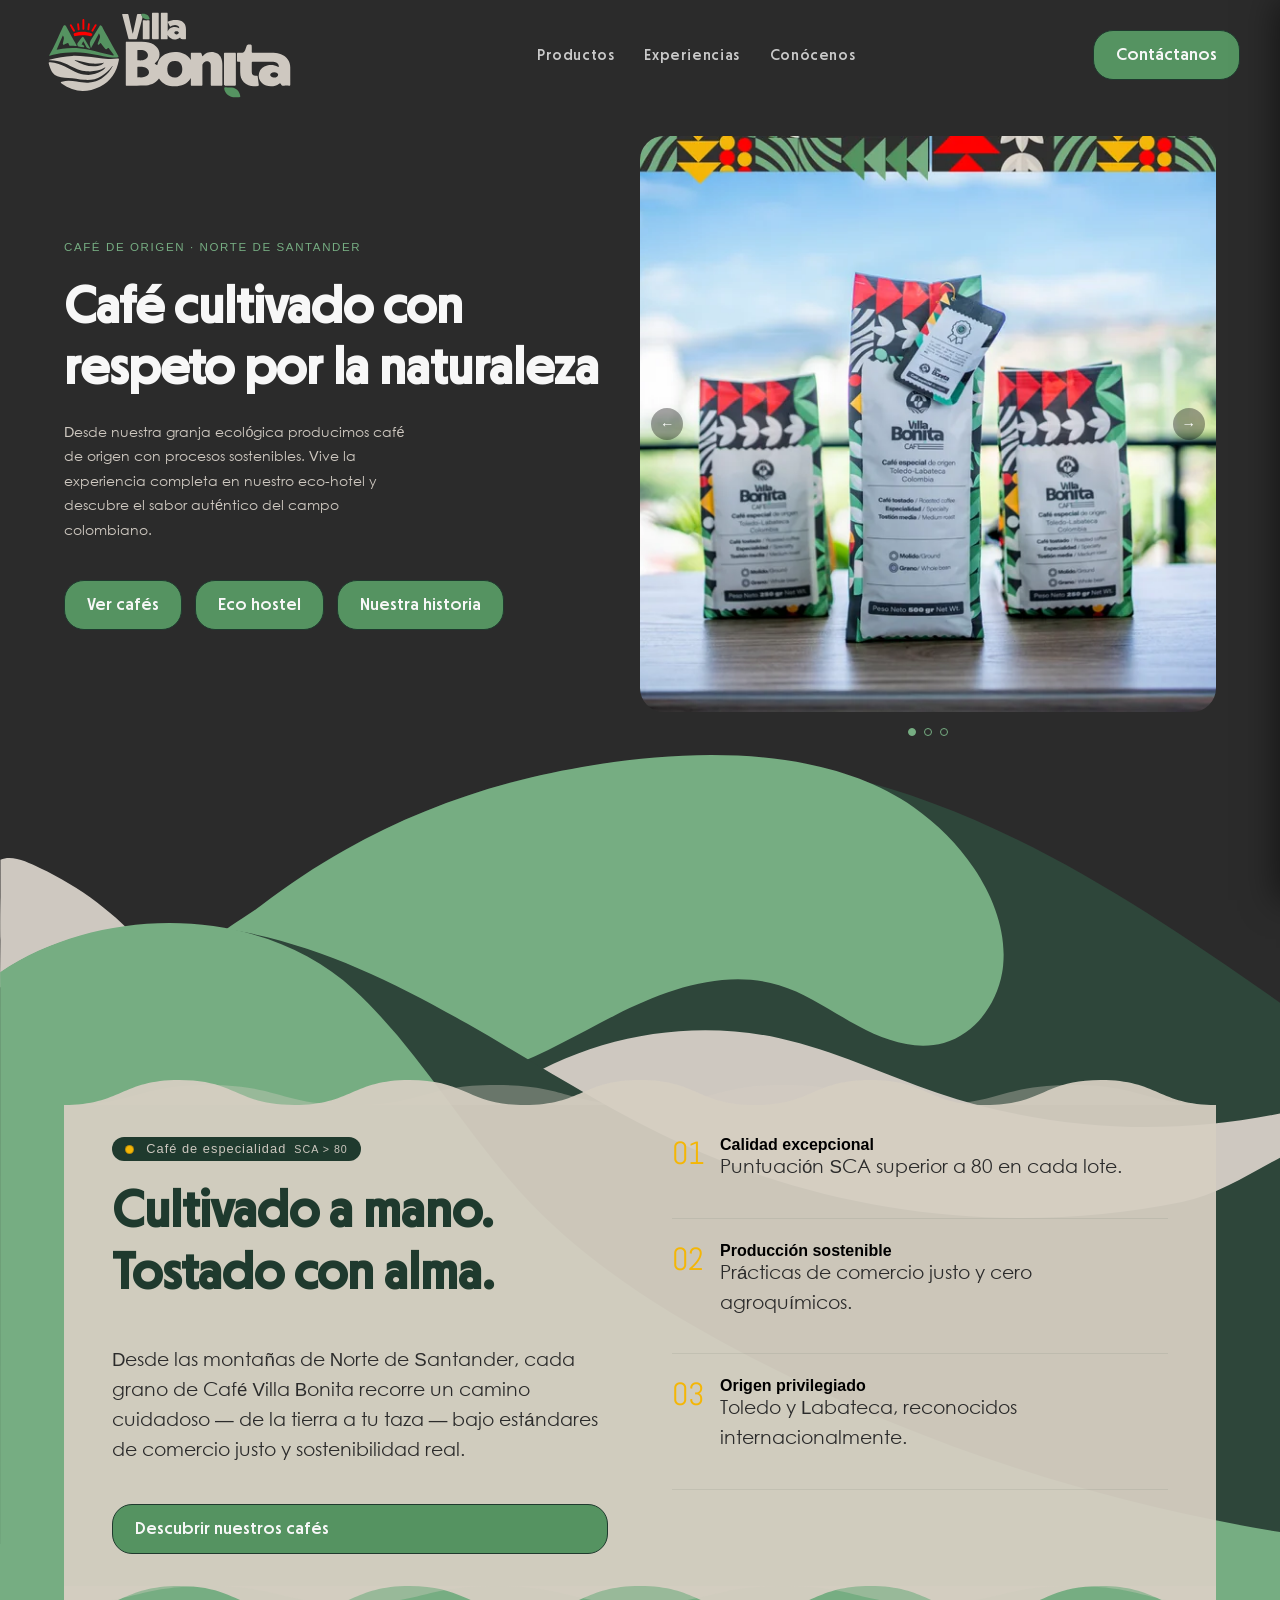
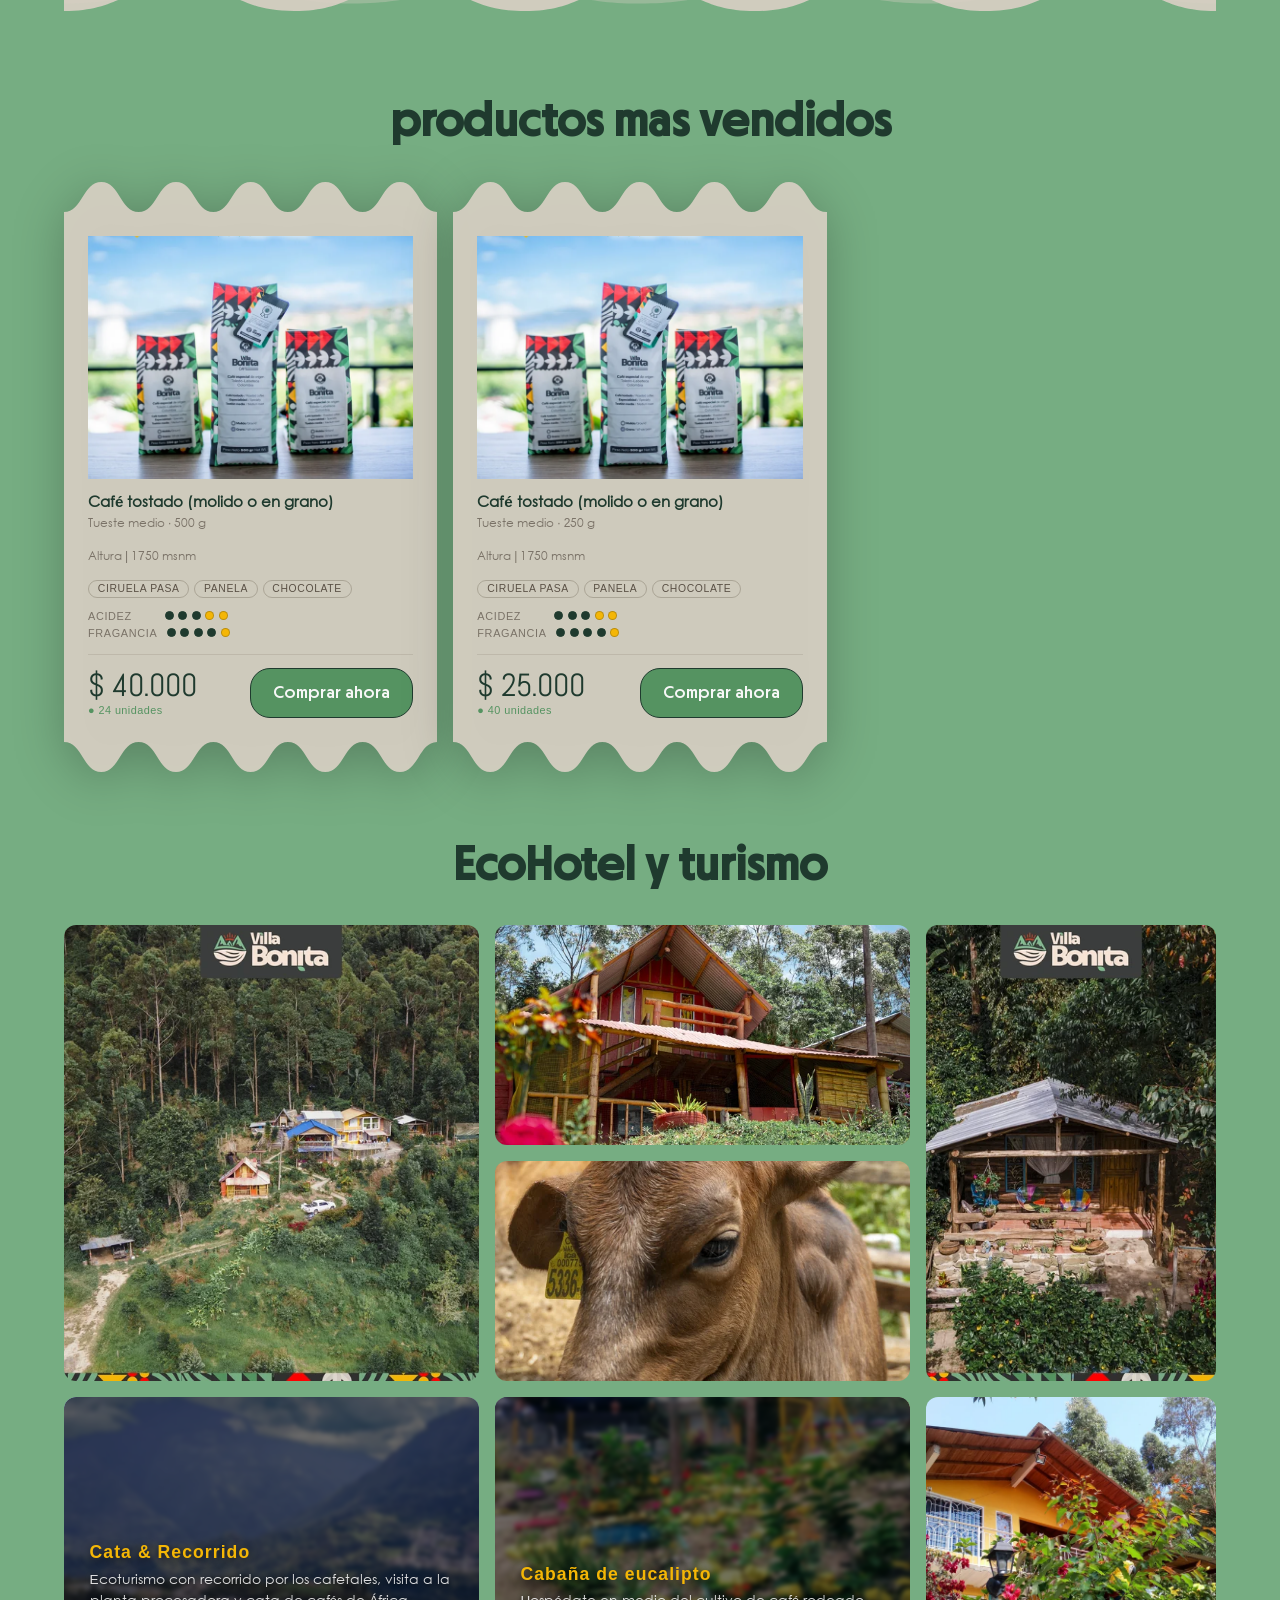
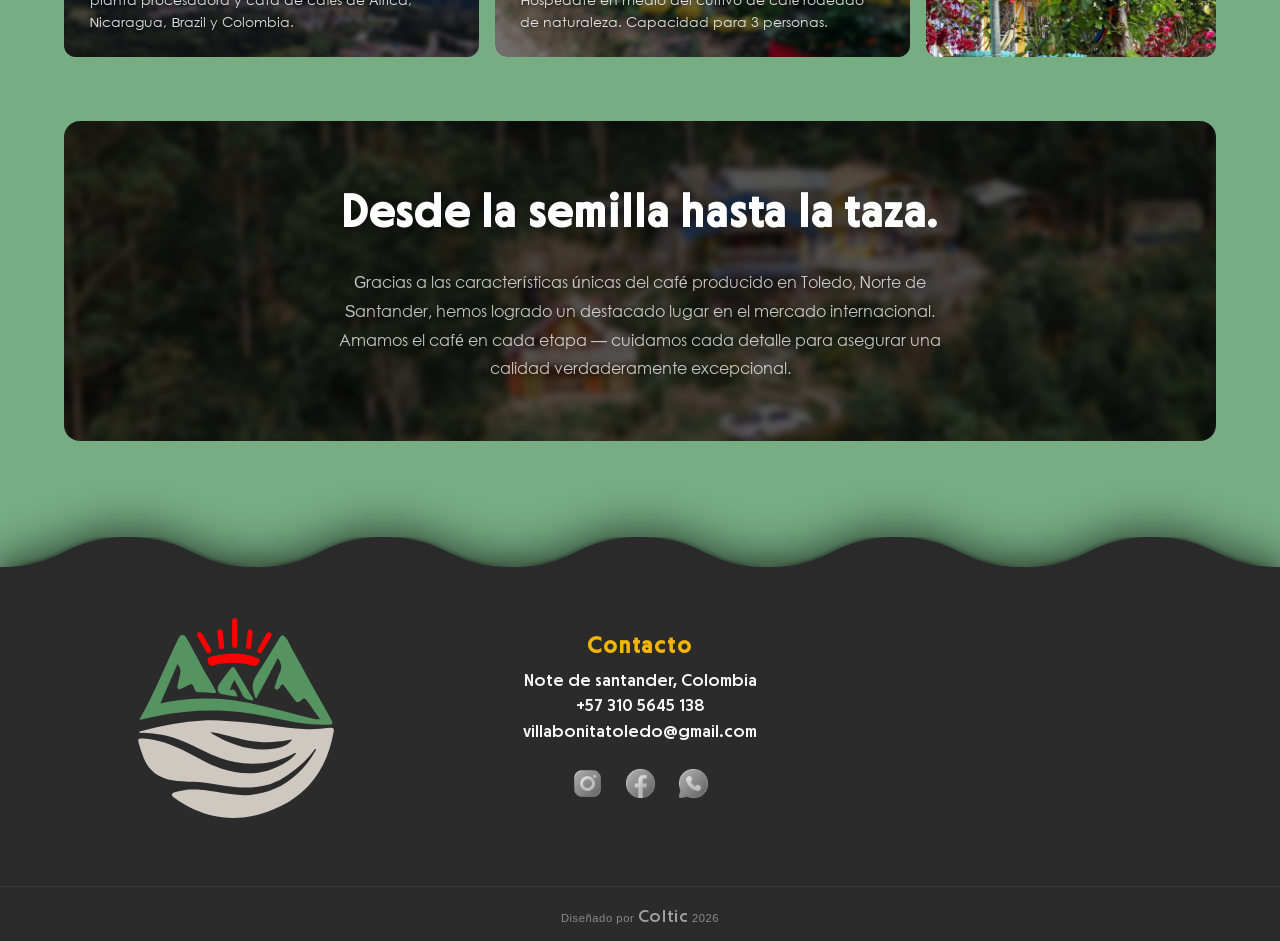
==== index.html @ d552e8ca "web completa" ====
<!DOCTYPE html>
<html lang="es" dir="ltr">
<head>
  <meta charset="utf-8">
<meta name="viewport" content="width=device-width, initial-scale=1.0">
<meta name="generator" content="Hugo 0.157.0">

<title>

  Cafe villa bonita

</title>


<meta name="description" content="Café especial, ambiente acogedor y productos artesanales para disfrutar en cualquier momento del día.">
<meta name="robots" content="index,follow">
<link rel="canonical" href="https://cafevillabonita.com/">


<meta name="theme-color" content="#1F3A2E">


<link rel="icon" type="image/png" sizes="32x32" href="./static/images/favicon-32.png">
<link rel="icon" type="image/png" sizes="16x16" href="./static/images/favicon-16.png">
<link rel="apple-touch-icon" href="./static/images/apple-touch-icon.png">


<meta property="og:title" content="Cafe villa bonita">
<meta property="og:description" content="Café especial, ambiente acogedor y productos artesanales para disfrutar en cualquier momento del día.">
<meta property="og:type" content="website">
<meta property="og:url" content="https://cafevillabonita.com/">
<meta property="og:image" content="https://cafevillabonita.com/static/images/og-default.jpg">


<meta name="twitter:card" content="summary_large_image">
<meta name="twitter:title" content="Cafe villa bonita">
<meta name="twitter:description" content="Café especial, ambiente acogedor y productos artesanales para disfrutar en cualquier momento del día.">
<meta name="twitter:image" content="https://cafevillabonita.com/static/images/og-default.jpg">


<script type="application/ld+json">
{
  "@context": "https://schema.org",
  "@type": "CafeOrCoffeeShop",
  "name": "Cafe villa bonita",
  "url": "https:\/\/cafevillabonita.com\/",
  "image": "https:\/\/cafevillabonita.com\/static\/images\/og-default.jpg",
  "telephone": "+573105645138",
  "priceRange": "$$",
  "servesCuisine": "Coffee",
  "address": {
    "@type": "PostalAddress",
    "addressLocality": "Cucuta",
    "addressRegion": "Norte de Santander",
    "addressCountry": "CO"
  },
  "areaServed": [
    "Cucuta",
    "Norte de Santander",
    "Colombia"
  ]
}
</script>



  
  <link rel="stylesheet" href="./css/alt-card-nosotros.min.e0b9ff55c21d50f3d258c3853c9b932d518402a1f5eff3ce58d56b089b18047c.css" integrity="sha256-4Ln/VcIdUPPSWMOFPJuTLVGEAqH17/POWNVrCJsYBHw=">

  
  <link rel="stylesheet" href="./css/alt-card.min.a012defa12b18b58662d722059b4952487ee0917223257ab98ca5a580519e308.css" integrity="sha256-oBLe&#43;hKxi1hmLXIgWbSVJIfuCRciMlermMpaWAUZ4wg=">

  
  <link rel="stylesheet" href="./css/banner.min.e0e24f517480e88f0f3f50a0a17abdf6e18a5f39805a95d7f7ee9c7c6dac8bc4.css" integrity="sha256-4OJPUXSA6I8PP1CgoXq99uGKXzmAWpXX9&#43;6cfG2si8Q=">

  
  <link rel="stylesheet" href="./css/card.min.d6b584b9b9c04e47d03b76b246a98bdae28131eff5845961ef75f1557c51cffa.css" integrity="sha256-1rWEubnATkfQO3ayRqmL2uKBMe/1hFlh73XxVXxRz/o=">

  
  <link rel="stylesheet" href="./css/footer.min.8803149e581cc47db1b1b2acdd8622eb58442ef3a30577e23818d7030b1f3c21.css" integrity="sha256-iAMUnlgcxH2xsbKs3YYi61hELvOjBXfiOBjXAwsfPCE=">

  
  <link rel="stylesheet" href="./css/header.min.76fa149b9b3a6375299b50a03fbbb56c1b076fc9094013f809448774cabc92ca.css" integrity="sha256-dvoUm5s6Y3Upm1CgP7u1bBsHb8kJQBP4CUSHdMq8kso=">

  
  <link rel="stylesheet" href="./css/home.min.0d981e11b7a90936c581f963ebe238af52ac992366ea3aa07b445f94643ab342.css" integrity="sha256-DZgeEbepCTbFgflj6&#43;I4r1KsmSNm6jqge0RflGQ6s0I=">

  
  <link rel="stylesheet" href="./css/nosotros.min.40eb03f7939fa5b7edeab7a87f39a2e6185ba25d52245701ea2e74d8fcb923e8.css" integrity="sha256-QOsD95Ofpbft6reofzmi5hhbol1SJFcB6i502Py5I&#43;g=">

  
  <link rel="stylesheet" href="./css/restart.min.5102d65a7f0a45d109d95d8af718df1ff96231693887f4243d9b9991c1edf4e9.css" integrity="sha256-UQLWWn8KRdEJ2V2K9xjfH/liMWk4h/QkPZuZkcHt9Ok=">

  
  <link rel="stylesheet" href="./css/root.min.d21fa82b6e6858e2c30b446e4b81944c9ce66790e1b120f0b5f7b65f4b5e7a98.css" integrity="sha256-0h&#43;oK25oWOLDC0RuS4GUTJzmZ5DhsSDwtfe2X0teepg=">




  
  <script src="./js/banner.min.9e2eaf1ab714903c343801140e72af5b3b07ce07e80082640d0bd305f63f912d.js" integrity="sha256-ni6vGrcUkDw0OAEUDnKvWzsHzgfoAIJkDQvTBfY/kS0=" defer></script>

  
  <script src="./js/header.min.4afda7f44153129c2d91d35d87b248793e9e0d000b89fb94a30e86420f507248.js" integrity="sha256-Sv2n9EFTEpwtkdNdh7JIeT6eDQALifuUow6GQg9Qckg=" defer></script>

  
  <script src="./js/home.min.dd20b974a887bbfc6c14af3d4c9d865d4722e168c89e0148416336201d9dabe5.js" integrity="sha256-3SC5dKiHu/xsFK89TJ2GXUci4WjIngFIQWM2IB2dq&#43;U=" defer></script>

</head>
<body>
  <header>
    <div class="header-container">

  <a class="logo-container" href="./">
    <img class="logo" src="./static/images/logo.svg" alt="Logo cafe villa bonita">
  </a>

  <nav>
    <ul>
      <li><a href="./#productos">Productos</a></li>
      <li><a href="./#experiencias">Experiencias</a></li>
      <li><a href="./nosotros">Conócenos</a></li>
    </ul>
  </nav>

  <div class="header-actions">
    <a class="button-1" href="https://api.whatsapp.com/send?phone=3105645138&text=Buen%20día,%20vengo%20del%20sitio%20web%20y%20me%20gustaría%20recibir%20información%20sobre%20sus%20cafés%20disponibles.%20☕" target="_blank">
      Contáctanos
    </a>
    <div class="hamburger-menu" id="hamburger-btn">
      <img src="./static/images/hamburger-menu.svg" alt="menu hamburguesa">
    </div>
  </div>
</div>


<div class="drawer-overlay" id="drawer-overlay"></div>
<div class="drawer" id="drawer">
  <button class="drawer-close" id="drawer-close">✕</button>
  <nav class="drawer-nav">
    <ul>
      <li><a href="./#productos" class="drawer-link">Productos</a></li>
      <li><a href="./#experiencias" class="drawer-link">Experiencias</a></li>
      <li><a href="./nosotros" class="drawer-link">Conócenos</a></li>
    </ul>
  </nav>
</div>


  </header>
  <main>
    

<section class="section-one">
  <div class="banner" id="banner">

  <div class="banner-content">
    <span class="banner-tag">Café de origen · Norte de Santander</span>
    <h1>Café cultivado con respeto por la naturaleza</h1>
    <p class="banner-description">
      Desde nuestra granja ecológica producimos café de origen con procesos
      sostenibles. Vive la experiencia completa en nuestro eco-hotel y
      descubre el sabor auténtico del campo colombiano.
    </p>
    <div class="banner-actions">
      <a href="#" class="button-1">Ver cafés</a>
      <a href="#" class="button-1">Eco hostel</a>
      <a href="#" class="button-1">Nuestra historia</a>
    </div>
  </div>

  <div class="banner-image">
    <div class="kit-image">
      <div class="kit-frame">
        <button class="kit-prev">&#8592;</button>
        <img src="static/images/cafes.webp" alt="Café artesanal">
        <button class="kit-next">&#8594;</button>
      </div>
      <div class="dots-image"></div>
    </div>
  </div>

</div>


  <div class="reference">
    <img src="static/images/main2.svg" alt="">

    <div class="generic-container">
      <div class="feature" id="reference-displacement-1">

  
  <svg class="wave" viewBox="0 0 400 24" preserveAspectRatio="none">
    <path d="M0,24 C25,24 25,8 50,8 C75,8 75,24 100,24 C125,24 125,8 150,8 C175,8 175,24 200,24 C225,24 225,8 250,8 C275,8 275,24 300,24 C325,24 325,8 350,8 C375,8 375,24 400,24 L0,24 Z" fill="rgba(214,207,194,0.35)"/>
    <path d="M0,24 C20,24 20,4 40,4 C60,4 60,24 80,24 C100,24 100,4 120,4 C140,4 140,24 160,24 C180,24 180,4 200,4 C220,4 220,24 240,24 C260,24 260,4 280,4 C300,4 300,24 320,24 C340,24 340,4 360,4 C380,4 380,24 400,24 L0,24 Z" fill="rgba(214,207,194,0.94)"/>
  </svg>

  <div class="content">

    <div class="intro">

      <span class="badge">
        <span class="dot"></span>
        Café de especialidad
        <small>SCA > 80</small>
      </span>

      <h2>
        Cultivado a mano.<br>
        Tostado con alma.
      </h2>

      <p>
        Desde las montañas de Norte de Santander, cada grano de Café Villa Bonita
        recorre un camino cuidadoso — de la tierra a tu taza — bajo estándares
        de comercio justo y sostenibilidad real.
      </p>

      <a href="#" class="button-1">
        Descubrir nuestros cafés
      </a>

    </div>

    <div class="list">

      <div>
        <span>01</span>
        <div>
          <strong>Calidad excepcional</strong>
          <p>Puntuación SCA superior a 80 en cada lote.</p>
        </div>
      </div>

      <div>
        <span>02</span>
        <div>
          <strong>Producción sostenible</strong>
          <p>Prácticas de comercio justo y cero agroquímicos.</p>
        </div>
      </div>

      <div>
        <span>03</span>
        <div>
          <strong>Origen privilegiado</strong>
          <p>Toledo y Labateca, reconocidos internacionalmente.</p>
        </div>
      </div>

    </div>

  </div>

  
  <svg class="wave" viewBox="0 0 400 24" preserveAspectRatio="none">
    <path d="M0,0 L0,20 C20,20 20,0 40,0 C60,0 60,20 80,20 C100,20 100,0 120,0 C140,0 140,20 160,20 C180,20 180,0 200,0 C220,0 220,20 240,20 C260,20 260,0 280,0 C300,0 300,20 320,20 C340,20 340,0 360,0 C380,0 380,20 400,20 L400,0 Z" fill="rgba(214,207,194,0.94)"/>
    <path d="M0,0 L0,14 C25,14 25,0 50,0 C75,0 75,14 100,14 C125,14 125,0 150,0 C175,0 175,14 200,14 C225,14 225,0 250,0 C275,0 275,14 300,14 C325,14 325,0 350,0 C375,0 375,14 400,14 L400,0 Z" fill="rgba(214,207,194,0.35)"/>
  </svg>

</div>
    </div>

  </div>
</section>


<section class="section-two">

  <div class="green-container" id="reference-displacement-2">
    <div id="productos">

      <h2>productos mas vendidos</h2>

      <div class="gridx3">
              <div class="card">
        <svg class="wave" xmlns="http://www.w3.org/2000/svg" viewBox="0 0 200 12" preserveAspectRatio="none">
          <path d="M0,12 C10,12 10,0 20,0 C30,0 30,12 40,12 C50,12 50,0 60,0 C70,0 70,12 80,12 C90,12 90,0 100,0 C110,0 110,12 120,12 C130,12 130,0 140,0 C150,0 150,12 160,12 C170,12 170,0 180,0 C190,0 190,12 200,12 L200,12 L0,12 Z" fill="rgba(214,207,194,0.94)"/>
        </svg>
        <div class="card-body">
          <img class="prod-img" src="./static/images/cafes.webp" alt="Cafe villa bonita logo">
          <h3>Café tostado (molido o en grano)</h3>
          <p class="prod-sub">Tueste medio · 500 g</p>
          <p class="prod-sub">Altura | 1750 msnm</p>

          <div class="sabores">
            <span>Ciruela pasa</span><span>Panela</span><span>Chocolate</span>
          </div>
          <div class="indicadores">
            <div class="ind-row">
              <span>Acidez</span>
              <div><span class="dot on"></span><span class="dot on"></span><span class="dot on"></span><span class="dot"></span><span class="dot"></span></div>
            </div>
            <div class="ind-row">
              <span>Fragancia</span>
              <div><span class="dot on"></span><span class="dot on"></span><span class="dot on"></span><span class="dot on"></span><span class="dot"></span></div>
            </div>
          </div>
          <div class="prod-footer">
            <div>
              <span class="precio">$ 40.000</span>
              <span class="stock">● 24 unidades</span>
            </div>
            <a href="https://api.whatsapp.com/send?phone=573105645138&text=Buen%20día,%20estoy%20interesado%20en%20el%20café%20tostado%20de%20su%20finca,%20presentación%20de%20500gr.%20¿Podrían%20darme%20más%20información?%20☕" target="_blank" class="button-1">
              Comprar ahora
            </a>
          </div>
        </div>
        <svg class="wave" xmlns="http://www.w3.org/2000/svg" viewBox="0 0 200 12" preserveAspectRatio="none">
          <path transform="scale(1,-1) translate(0,-12)" d="M0,12 C10,12 10,0 20,0 C30,0 30,12 40,12 C50,12 50,0 60,0 C70,0 70,12 80,12 C90,12 90,0 100,0 C110,0 110,12 120,12 C130,12 130,0 140,0 C150,0 150,12 160,12 C170,12 170,0 180,0 C190,0 190,12 200,12 L200,12 L0,12 Z" fill="rgba(214,207,194,0.94)"/>
        </svg>
      </div>

            <div class="card">
        <svg class="wave" xmlns="http://www.w3.org/2000/svg" viewBox="0 0 200 12" preserveAspectRatio="none">
          <path d="M0,12 C10,12 10,0 20,0 C30,0 30,12 40,12 C50,12 50,0 60,0 C70,0 70,12 80,12 C90,12 90,0 100,0 C110,0 110,12 120,12 C130,12 130,0 140,0 C150,0 150,12 160,12 C170,12 170,0 180,0 C190,0 190,12 200,12 L200,12 L0,12 Z" fill="rgba(214,207,194,0.94)"/>
        </svg>
        <div class="card-body">
          <img class="prod-img" src="./static/images/cafes.webp" alt="Cafe villa bonita logo">
          <h3>Café tostado (molido o en grano)</h3>
          <p class="prod-sub">Tueste medio · 250 g</p>
          <p class="prod-sub">Altura | 1750 msnm</p>

          <div class="sabores">
            <span>Ciruela pasa</span><span>Panela</span><span>Chocolate</span>
          </div>
          <div class="indicadores">
            <div class="ind-row">
              <span>Acidez</span>
              <div><span class="dot on"></span><span class="dot on"></span><span class="dot on"></span><span class="dot"></span><span class="dot"></span></div>
            </div>
            <div class="ind-row">
              <span>Fragancia</span>
              <div><span class="dot on"></span><span class="dot on"></span><span class="dot on"></span><span class="dot on"></span><span class="dot"></span></div>
            </div>
          </div>
          <div class="prod-footer">
            <div>
              <span class="precio">$ 25.000</span>
              <span class="stock">● 40 unidades</span>
            </div>
            <a href="https://api.whatsapp.com/send?phone=573105645138&text=Buen%20día,%20estoy%20interesado%20en%20el%20café%20tostado%20de%20su%20finca,%20presentación%20de%20500gr.%20¿Podrían%20darme%20más%20información?%20☕" target="_blank" class="button-1">
              Comprar ahora
            </a>
          </div>
        </div>
        <svg class="wave" xmlns="http://www.w3.org/2000/svg" viewBox="0 0 200 12" preserveAspectRatio="none">
          <path transform="scale(1,-1) translate(0,-12)" d="M0,12 C10,12 10,0 20,0 C30,0 30,12 40,12 C50,12 50,0 60,0 C70,0 70,12 80,12 C90,12 90,0 100,0 C110,0 110,12 120,12 C130,12 130,0 140,0 C150,0 150,12 160,12 C170,12 170,0 180,0 C190,0 190,12 200,12 L200,12 L0,12 Z" fill="rgba(214,207,194,0.94)"/>
        </svg>
      </div>



      </div>

    </div>


    

    <div id="experiencias">

      <h2>EcoHotel y turismo</h2>

      <div class="mosaic">

        <img src="static/images/hotel1.webp" class="m1" alt="Cafetales Villa Bonita">
        <img src="static/images/hotel2.webp" class="m2" alt="Cabaña de eucalipto">
        <img src="static/images/hotel3.webp" class="m3" alt="Planta procesadora">

        <div class="mosaic-text">

          <div class="mosaic-exp">
            <div class="exp-bg" style="background-image:url('static/images/hotel5.webp')"></div>
            <div class="exp-content">
              <strong>Cata & Recorrido</strong>
              <p>Ecoturismo con recorrido por los cafetales, visita a la planta procesadora y cata de cafés de África, Nicaragua, Brazil y Colombia.</p>
            </div>
          </div>

          <div class="mosaic-exp">
            <div class="exp-bg" style="background-image:url('static/images/hotel6.webp')"></div>
            <div class="exp-content">
              <strong>Cabaña de eucalipto</strong>
              <p>Hospédate en medio del cultivo de café rodeado de naturaleza. Capacidad para 3 personas.</p>
            </div>
          </div>

        </div>

        <img src="static/images/hotel4.webp" class="m4" alt="">
        <img src="static/images/hotel5.webp" class="m5" alt="">
        <img src="static/images/hotel6.webp" class="m6" alt="">
        <img src="static/images/hotel7.webp" class="m7" alt="">

      </div>

    </div>

    
    <div class="closing-statement">
      <div class="closing-bg" style="background-image:url('static/images/hotel1.webp')"></div>
      <div class="closing-inner">
        <p class="closing-big">Desde la semilla hasta la taza.</p>
        <p class="closing-sub">Gracias a las características únicas del café producido en Toledo, Norte de Santander, hemos logrado un destacado lugar en el mercado internacional. Amamos el café en cada etapa — cuidamos cada detalle para asegurar una calidad verdaderamente excepcional.</p>
      </div>
    </div>

  </div>

</section>

  </main>
  <footer>
    <div class="footer-wrapper">

<svg class="wave" xmlns="http://www.w3.org/2000/svg" viewBox="0 0 200 12" preserveAspectRatio="none">
  <defs>
    <filter id="waveShadow" x="-20%" y="-50%" width="140%" height="200%">
      <feDropShadow dx="0" dy="-0.6" stdDeviation="0.6" flood-color="black" flood-opacity="0.35"/>
    </filter>
  </defs>
  <path 
    d="M0,12 C10,12 10,0 20,0 C30,0 30,12 40,12 C50,12 50,0 60,0 C70,0 70,12 80,12 C90,12 90,0 100,0 C110,0 110,12 120,12 C130,12 130,0 140,0 C150,0 150,12 160,12 C170,12 170,0 180,0 C190,0 190,12 200,12 L200,12 L0,12 Z"
    fill="rgba(43,43,43)"
    filter="url(#waveShadow)"
  />
</svg>

<div class="footer">
    <div class="footer-container">
        <div class="footer-brand">
            <a href="./">
                <img src="./static/images/logo-mini.svg" alt="Cafe villa bonita logo">
            </a>
        </div>
        <div class="footer-contact">
            <div class="more-info">
                <h3>Contacto</h3>
                <ul class="contact-list">
                    <li>Note de santander, Colombia</li>
                    <li>+57 310 5645 138</li>
                    <li>villabonitatoledo@gmail.com</li>
                </ul>
            </div>
            <div class="social-network">
                <a href="https://www.instagram.com/granja_villabonita/?hl=es-la" target="_blank">
                    <img src="./static/images/instagram.webp" alt="Instagram">
                </a>
                <a href="https://web.facebook.com/cafeVillabonita/?locale=es_LA&_rdc=1&_rdr#" target="_blank">
                    <img src="./static/images/facebook.webp" alt="LinkedIn">
                </a>
                <a href="https://api.whatsapp.com/send?phone=573105645138&text=Buen%20día,%20vengo%20del%20sitio%20web%20y%20quisiera%20recibir%20más%20información%20sobre%20sus%20productos%20de%20café.%20☕" target="_blank">
                    <img src="./static/images/whatsapp.webp" alt="Whatsapp">
                </a>
            </div>
        </div>
        <div class="footer-maps">
            <iframe 
                src="https://www.google.com/maps/embed?pb=!1m18!1m12!1m3!1d3957.464409451192!2d-72.4615962520603!3d7.301605736949789!2m3!1f0!2f0!3f0!3m2!1i1024!2i768!4f13.1!3m3!1m2!1s0x8e689b80496dd65d%3A0x60ef6990eabd47de!2sCAFE%20VILLA%20CELINA%20SAS%20-%20Productora%2C%20procesadora%20y%20comercializadora%20de%20Caf%C3%A9.!5e0!3m2!1ses!2sco!4v1774095635940!5m2!1ses!2sco" 
                loading="lazy" 
                referrerpolicy="no-referrer-when-downgrade">
            </iframe>
        </div>
    </div>
    <div class="footer-credits">
        Diseñado por 
        <a href="https://coltic.site" target="_blank" rel="noopener">Coltic</a> 
        2026
    </div>
</div>

</div>

  </footer>
</body>
</html>
---- css/alt-card-nosotros.min.e0b9ff55c21d50f3d258c3853c9b932d518402a1f5eff3ce58d56b089b18047c.css ----
#reference-displacement-1 .content{align-items:start}.list-images{display:grid;grid-template-columns:repeat(2,1fr);grid-template-rows:1fr 1fr auto;gap:1rem}.list-images div{position:relative;overflow:hidden;border-radius:14px}.list-images img{width:100%;height:100%;object-fit:cover;display:block;transition:transform .6s ease}.list-images div:nth-child(1){grid-row:span 2}.list-images div:nth-child(4){grid-column:span 2;aspect-ratio:16/5}.list-images div:hover img{transform:scale(1.08)}.list-images div::after{content:"";position:absolute;inset:0;background:linear-gradient(to top,rgba(0,0,0,.4),transparent 60%);opacity:.7;transition:.3s}.list-images span{position:absolute;bottom:10px;left:10px;color:#fff;font-size:.9rem;font-weight:600;z-index:2}@media(max-width:890px){.list-images{grid-template-columns:repeat(2,1fr);grid-template-rows:auto}.list-images div:nth-child(1){grid-row:span 2;aspect-ratio:unset;min-height:280px}.list-images div:nth-child(2),.list-images div:nth-child(3){aspect-ratio:1/1}.list-images div:nth-child(4){grid-column:span 2;aspect-ratio:3/1}}
---- css/alt-card.min.a012defa12b18b58662d722059b4952487ee0917223257ab98ca5a580519e308.css ----
.wave{width:100%;height:24px;display:block}.content{display:grid;grid-template-columns:1fr 1fr;gap:4rem;background:rgba(214,207,194,.94);padding:2rem clamp(1rem,8vw,3rem)}.intro{display:flex;flex-direction:column;gap:1.2rem}.badge{display:inline-flex;align-items:center;gap:.5rem;padding:.35rem .8rem;font-size:.8rem;letter-spacing:.08em;background:var(--bg-main);border-radius:999px;color:var(--text-muted);width:fit-content}.dot{width:7px;height:7px;border-radius:50%;background:var(--accent-yellow)}.intro h2{color:var(--bg-main)}.list{display:flex;flex-direction:column;gap:1.5rem}.list>div{display:flex;gap:1rem;padding-bottom:1rem;border-bottom:1px solid rgba(31,58,46,8%)}.list span{font-size:2rem;font-weight:800;font-family:acumin;color:var(--accent-yellow);width:2rem}.list strong{font-size:1rem}@media(max-width:890px){.content{grid-template-columns:1fr;gap:3rem}.intro h2{font-size:1.9rem}}
---- css/banner.min.e0e24f517480e88f0f3f50a0a17abdf6e18a5f39805a95d7f7ee9c7c6dac8bc4.css ----
.banner{display:grid;grid-template-columns:1fr 1fr;max-width:1200px;width:100%;box-sizing:border-box;gap:0;padding:1rem 1.5rem;background:var(--bg-secondary)}.banner-content{display:flex;flex-direction:column;justify-content:center;gap:1.4rem}.banner-image{display:flex;align-items:center;justify-content:center}.kit-image{display:flex;flex-direction:column;align-items:center;gap:1rem;width:100%}.kit-frame{position:relative;width:100%;aspect-ratio:1;border-radius:1.5rem;overflow:hidden;background:rgba(255,255,255,4%)}.kit-frame img{width:100%;height:100%;object-fit:cover;display:block;transition:opacity .4s}.kit-prev,.kit-next{position:absolute;top:50%;transform:translateY(-50%);background:rgba(0,0,0,.35);color:#fff;border:none;width:32px;height:32px;border-radius:50%;cursor:pointer;font-size:.9rem;display:flex;align-items:center;justify-content:center;z-index:2;transition:background .2s}.kit-prev:hover,.kit-next:hover{background:rgba(0,0,0,.6)}.kit-prev{left:.7rem}.kit-next{right:.7rem}.dots-image{display:flex;gap:.5rem}.dots-image span{display:block;width:8px;height:8px;border-radius:50%;border:1.5px solid var(--brand-green-light);cursor:pointer;transition:background .2s}.dots-image span.on{background:var(--brand-green-light)}.banner-tag{font-size:.72rem;letter-spacing:.14em;text-transform:uppercase;color:var(--brand-green-light)}.banner-description{color:var(--text-muted);line-height:1.7;font-size:.9rem;max-width:44ch}.banner-actions{display:flex;flex-wrap:wrap;gap:.8rem}@media(max-width:890px){.banner{grid-template-columns:1fr;padding:1rem 1.5rem;text-align:center}.banner-content{align-items:center;padding:0;display:contents}.banner-tag{order:1}.banner h1{order:2}.banner-description{order:3}.banner-image{order:4;padding-top:1rem}.banner-actions{order:5;justify-content:center;padding:1rem 0}.banner{display:flex;flex-direction:column;align-items:center}.banner-description{max-width:unset}}
---- css/card.min.d6b584b9b9c04e47d03b76b246a98bdae28131eff5845961ef75f1557c51cffa.css ----
.card{width:100%;filter:drop-shadow(0 8px 24px rgba(0,0,0,.25))}.card-body{background:rgba(214,207,194,.94);padding:1.5rem}.wave{display:block;width:100%;height:30px}.card h2{margin-bottom:1rem}.card p{line-height:1.7}.prod-img{width:100%;aspect-ratio:4/3;object-fit:cover;display:block;margin-bottom:1rem}.card-body h3{font-size:.95rem;font-weight:600;color:var(--bg-main);margin:0 0 .2rem}.prod-sub{font-size:.75rem;color:#7a7267;margin:0 0 .8rem}.sabores{display:flex;flex-wrap:wrap;gap:.3rem;margin-bottom:.8rem}.sabores span{font-size:.65rem;letter-spacing:.06em;text-transform:uppercase;padding:.18rem .55rem;border:1px solid rgba(43,33,15,.22);border-radius:999px;color:#5a5045}.indicadores{display:flex;flex-direction:column;gap:.4rem;margin-bottom:.9rem}.ind-row{display:flex;align-items:center;gap:.6rem;font-size:.68rem;text-transform:uppercase;letter-spacing:.06em;color:#7a7267}.ind-row>span{min-width:4.2rem}.dot{display:inline-block;width:9px;height:9px;border-radius:50%;border:1.5px solid rgba(43,33,15,.28);margin-right:.28rem}.dot.on{background:var(--bg-main);border-color:var(--bg-main)}.prod-footer{display:flex;align-items:center;justify-content:space-between;padding-top:.8rem;border-top:1px solid rgba(43,33,15,.1)}.precio{display:block;font-size:2rem;font-weight:700;font-family:acumin;color:var(--bg-main)}.stock{font-size:.68rem;letter-spacing:.04em;color:var(--brand-green)}.stock.low{color:var(--accent-yellow)}.btn{font-size:.7rem;font-weight:600;letter-spacing:.07em;text-transform:uppercase;text-decoration:none;padding:.5rem .9rem;background:var(--bg-main);color:var(--text-muted);border-radius:4px}
---- css/footer.min.8803149e581cc47db1b1b2acdd8622eb58442ef3a30577e23818d7030b1f3c21.css ----
.footer-wrapper{display:flex;flex-direction:column;width:100%;filter:drop-shadow(0 -10px 20px rgba(0,0,0,.4))drop-shadow(0 8px 20px rgba(0,0,0,.3));will-change:filter;transform:translateZ(0)}.wave{display:block;width:100%;height:30px;position:relative;z-index:2}footer{display:flex;flex-direction:column;align-items:center;background-color:var(--brand-green-light);padding-top:3rem}.footer{background-color:var(--bg-secondary);width:100%;display:flex;flex-direction:column;align-items:center;box-shadow:0 10px 28px rgba(0,0,0,.4);will-change:auto}.footer-container{display:grid;grid-template-columns:1fr 1fr 1fr;max-width:1200px;width:100%;padding:3rem 1.5rem;gap:60px}.footer-brand{display:flex;flex-direction:column;justify-content:center;align-items:center}.footer-brand img{width:200px}.footer-contact{display:flex;flex-direction:column;text-align:center;align-items:center;justify-content:center}.more-info h3{color:var(--accent-yellow);font-size:1.4rem;font-weight:600;letter-spacing:.08em;font-family:niveau;margin-bottom:14px}.contact-list{display:flex;flex-direction:column;gap:8px}.social-network{display:flex;gap:18px;margin-top:25px}.social-network img{width:35px;transition:transform .3s}.social-network a:hover img{transform:translateY(-3px)}.footer-maps iframe{width:100%;height:220px;border:none;border-radius:10px;filter:grayscale(30%)contrast(1.05)}.footer-credits{text-align:center;font-size:.7rem;letter-spacing:.05em;color:rgba(255,255,255,.45);padding:1rem 0 .6rem;width:100%;border-top:1px solid rgba(255,255,255,7%)}.footer-credits a{color:rgba(255,255,255,.55);text-decoration:none;transition:.25s}.footer-credits a:hover{color:#fff}@media(max-width:820px){.footer-container{grid-template-columns:1fr}.footer-brand{order:1}.footer-maps{order:2}.footer-contact{order:3}}
---- css/header.min.76fa149b9b3a6375299b50a03fbbb56c1b076fc9094013f809448774cabc92ca.css ----
.logo-container{display:contents}.header-container{width:100%;display:flex;align-items:center;justify-content:space-between;padding:10px 40px;background:var(--bg-secondary);position:fixed;top:0;left:0;z-index:1000;box-sizing:border-box;transition:transform .35s ease,padding .25s ease}.header-container.hide{transform:translateY(-100%)}.logo{height:90px;transition:height .25s ease;display:block}nav ul{list-style:none;margin:0;padding:0;display:flex;align-items:center;gap:30px}nav ul li a{color:rgba(255,255,255,.75);text-decoration:none;font-size:.95rem;letter-spacing:.04em;transition:color .2s}nav ul li a:hover{color:#fff}.header-actions{display:flex;align-items:center;gap:1rem}.hamburger-menu{display:none;cursor:pointer;padding:6px;border-radius:8px;transition:background .2s}.hamburger-menu:hover{background:rgba(255,255,255,8%)}.hamburger-menu img{width:28px;display:block;filter:brightness(0)invert(1)}.drawer-overlay{position:fixed;inset:0;background:rgba(0,0,0,.6);z-index:1100;opacity:0;pointer-events:none;transition:opacity .3s ease}.drawer-overlay.open{opacity:1;pointer-events:all}.drawer{position:fixed;top:0;right:0;width:260px;height:100%;background:var(--bg-secondary);z-index:1200;display:flex;flex-direction:column;padding:1.5rem;box-sizing:border-box;transform:translateX(100%);transition:transform .3s ease;box-shadow:-4px 0 32px rgba(0,0,0,.5);border-left:1px solid rgba(255,255,255,7%)}.drawer.open{transform:translateX(0)}.drawer-close{align-self:flex-end;background:0 0;border:1px solid rgba(255,255,255,.12);border-radius:6px;color:rgba(255,255,255,.6);font-size:1rem;cursor:pointer;padding:4px 10px;margin-bottom:2rem;transition:all .2s;line-height:1}.drawer-close:hover{background:rgba(255,255,255,8%);color:#fff}.drawer-nav ul{list-style:none;margin:0;padding:0;display:flex;flex-direction:column}.drawer-nav ul li{border-bottom:1px solid rgba(255,255,255,7%)}.drawer-nav ul li:last-child{border-bottom:none}.drawer-nav a{font-size:1rem;color:#fff;text-decoration:none;letter-spacing:.04em;padding:1rem 0;display:flex;align-items:center;justify-content:space-between;transition:color .2s,padding-left .2s}.drawer-nav a::after{content:"→";font-size:.85rem;opacity:0;transform:translateX(-6px);transition:opacity .2s,transform .2s}.drawer-nav a:hover{color:var(--accent-yellow);padding-left:4px}.drawer-nav a:hover::after{opacity:1;transform:translateX(0)}@media(max-width:820px){.header-container nav{display:none}.hamburger-menu{display:flex;align-items:center}}@media(max-width:520px){.header-container{padding:10px 20px}.logo{height:55px!important}}
---- css/home.min.0d981e11b7a90936c581f963ebe238af52ac992366ea3aa07b445f94643ab342.css ----
.green-container h2{text-align:center;color:var(--bg-main);font-size:3rem;font-weight:700;margin-bottom:2rem}.gridx3{display:grid;grid-template-columns:repeat(3,1fr);gap:1rem;align-items:stretch}.section-two{background-color:var(--brand-green-light);display:flex;flex-direction:column;align-items:center}.green-container{max-width:1200px;width:100%;padding:1rem 1.5rem;display:flex;flex-direction:column;gap:4rem}.section-one{padding-top:120px;background:var(--bg-secondary);display:flex;align-items:center;flex-direction:column}.reference{width:100%;display:flex;flex-direction:column;align-items:center;position:relative}.generic-container{position:absolute;width:100%;padding:1rem 1.5rem;max-width:1200px;top:clamp(4rem,24vw,20rem)}.generic-container-nosotros{position:absolute;width:100%;padding:1rem 1.5rem;max-width:1200px;top:clamp(4rem,24vw,12rem)}.mosaic{display:grid;grid-template-columns:2fr 2fr 1.4fr;grid-template-rows:220px 220px 260px;gap:1rem;margin-top:2rem}.mosaic img{width:100%;height:100%;object-fit:cover;border-radius:12px;transition:transform .4s ease,filter .4s ease}.mosaic img:hover{transform:scale(1.05);filter:brightness(1.05)}.m1{grid-column:1/2;grid-row:1/3}.m2{grid-column:2/3;grid-row:1/2}.m3{grid-column:3/4;grid-row:1/3}.m4{grid-column:2/3;grid-row:2/3}.m5{grid-column:1/2;grid-row:3/4}.m6{grid-column:2/3;grid-row:3/4}.m7{grid-column:3/4;grid-row:3/4}.mosaic-text{grid-column:1/3;grid-row:3/4;display:grid;grid-template-columns:1fr 1fr;gap:1rem;border-radius:12px;overflow:hidden}.mosaic-exp{position:relative;border-radius:12px;overflow:hidden;cursor:default}.exp-bg{position:absolute;inset:0;background-size:cover;background-position:50%;filter:blur(2px)brightness(.45);transform:scale(1.08);transition:filter .5s ease,transform .5s ease}.mosaic-exp:hover .exp-bg{filter:blur(0)brightness(.35);transform:scale(1.12)}.exp-content{position:relative;z-index:2;padding:1.4rem 1.6rem;height:100%;display:flex;flex-direction:column;justify-content:flex-end}.exp-content strong{display:block;color:var(--accent-yellow);font-size:1.1rem;letter-spacing:.06em;margin-bottom:.5rem;text-shadow:0 2px 8px rgba(0,0,0,.6)}.exp-content p{font-size:.85rem;color:rgba(255,255,255,.85);line-height:1.6;margin:0;text-shadow:0 1px 4px rgba(0,0,0,.7)}.closing-statement{position:relative;border-radius:16px;overflow:hidden;min-height:320px;display:flex;align-items:center;justify-content:center;margin-bottom:2rem}.closing-bg{position:absolute;inset:0;background-size:cover;background-position:50%;filter:blur(3px)brightness(.35);transform:scale(1.05)}.closing-inner{position:relative;z-index:2;text-align:center;max-width:720px;padding:3rem 2rem}.closing-big{font-size:clamp(1.8rem,4vw,2.8rem);font-weight:800;color:#fff;letter-spacing:.04em;margin:0 0 1.2rem;text-shadow:0 4px 20px rgba(0,0,0,.6);font-family:niveau,sans-serif}.closing-sub{font-size:1rem;color:rgba(255,255,255,.75);line-height:1.8;margin:0;text-shadow:0 2px 8px rgba(0,0,0,.5)}@media(max-width:890px){.gridx3{grid-template-columns:1fr 1fr}.mosaic{grid-template-columns:1fr 1fr;grid-template-rows:200px 200px 200px auto 200px}.m1{grid-column:1/3;grid-row:1/2}.m2{grid-column:1/2;grid-row:2/3}.m3{grid-column:2/3;grid-row:2/3}.m4{grid-column:1/3;grid-row:3/4}.mosaic-text{grid-column:1/3;grid-row:4/5;grid-template-columns:1fr 1fr;min-height:220px}.m5{grid-column:1/2;grid-row:5/6}.m6{grid-column:2/3;grid-row:5/6}.m7{display:none}}@media(max-width:690px){.gridx3{grid-template-columns:1fr}.mosaic{grid-template-columns:1fr;grid-template-rows:auto}.mosaic img{grid-column:auto!important;grid-row:auto!important;height:200px}.mosaic-text{grid-column:auto!important;grid-row:auto!important;grid-template-columns:1fr;min-height:400px}.mosaic-exp{min-height:180px}.m7{display:none}}@media(max-width:520px){.section-one{padding-top:90px}}
---- css/nosotros.min.40eb03f7939fa5b7edeab7a87f39a2e6185ba25d52245701ea2e74d8fcb923e8.css ----
.timeline{position:relative;max-width:1e3px;margin:0 auto 4rem}.timeline::before{content:"";position:absolute;top:0;left:50%;transform:translateX(-50%);width:2px;height:100%;background:rgba(255,255,255,.2)}.timeline-item{position:relative;width:50%;padding:1rem 2rem}.timeline-item.left{left:0;text-align:right}.timeline-item.right{left:50%}.timeline-item::before{content:"";position:absolute;top:20px;width:13px;height:13px;border-radius:50%;background:var(--accent-yellow);z-index:2}.timeline-item.left::before{right:-6.5px;left:auto}.timeline-item.right::before{left:-6.5px;right:auto}.timeline-item .timeline-card{background:rgba(214,207,194,.94);backdrop-filter:blur(6px);padding:1.5rem;border-radius:12px}.timeline-item h2{font-size:1.8rem!important;color:var(--accent-yellow)!important;margin-bottom:.5rem!important}.timeline-item.active .timeline-card{background:rgba(160,160,160,.25)}.nosotros-cierre{text-align:center;max-width:700px;margin:0 auto}.nosotros-cierre .big{font-size:1.3rem;font-weight:700;margin-bottom:1rem;color:#fff}.nosotros-cierre .cta{font-style:italic;color:rgba(255,255,255,.7)}@media(max-width:800px){.timeline::before{left:16px;transform:none}.timeline-item{width:100%;padding-left:42px;padding-right:1rem}.timeline-item.left,.timeline-item.right{left:0;text-align:left}.timeline-item.left::before,.timeline-item.right::before{left:10px;right:auto}}
---- css/restart.min.5102d65a7f0a45d109d95d8af718df1ff96231693887f4243d9b9991c1edf4e9.css ----
*,*::before,*::after{margin:0;padding:0;box-sizing:border-box}html{line-height:1;-webkit-text-size-adjust:100%;scroll-behavior:smooth}body{font-family:sans-serif;background-color:#fff;color:#000}ul,ol{list-style:none}a{text-decoration:none;color:inherit}button{border:none;background:0 0;cursor:pointer}img{max-width:100%;display:block}
---- css/root.min.d21fa82b6e6858e2c30b446e4b81944c9ce66790e1b120f0b5f7b65f4b5e7a98.css ----
:root{--bg-main:#1F3A2E;--bg-secondary:#2B2B2B;--brand-green:#559361;--brand-green-light:#76AD82;--accent-red:#FF0000;--accent-yellow:#F4B606;--text-main:#F7F7F7;--text-muted:#CEC8C0;--surface-card:#2E463A;--surface-border:#3F5F4F}@font-face{font-family:century gothic wgl;src:url(../static/fonts/CentGothWGL.woff2)format("woff2");font-weight:400;font-style:normal;font-display:swap}@font-face{font-family:niveau;src:url(../static/fonts/niveau.woff2)format("woff2");font-weight:400;font-style:normal;font-display:swap}@font-face{font-family:acumin;src:url(../static/fonts/Acumin-Variable-Concept.woff2)format("woff2");font-weight:100 900;font-style:normal;font-display:swap}h1,h2{font-family:niveau,sans-serif;font-optical-sizing:auto;font-weight:700;font-style:normal;color:var(--text-main);line-height:1.2}h1{font-size:clamp(40px,4vw,58px)}h2{font-size:clamp(40px,4vw,58px);margin-bottom:1.5rem}h3{font-family:century gothic wgl,sans-serif;font-weight:700}p,a{font-family:century gothic wgl,sans-serif;font-weight:400;font-size:14pt;line-height:1.6;margin-bottom:1em;color:var(--bg-secondary)}h4{font-size:10pt;color:#d1d1d1;font-weight:400}ul,li,a{color:var(--text-main);font-family:niveau,cursive;font-size:1.1rem;cursor:pointer;transition:color .3s}li:hover,a:hover{color:var(--accent-yellow)}ul{list-style:none;padding:0;margin:0;display:flex;gap:30px}.button-1{background:var(--brand-green);padding:10px 22px;border-radius:20px;border:1px solid var(--bg-main);display:flex;align-items:center;margin:auto 0;color:var(--text-main);transition:background .25s ease,transform .2s ease}.button-1:hover{background:var(--brand-green-light);transform:translateY(-2px)}
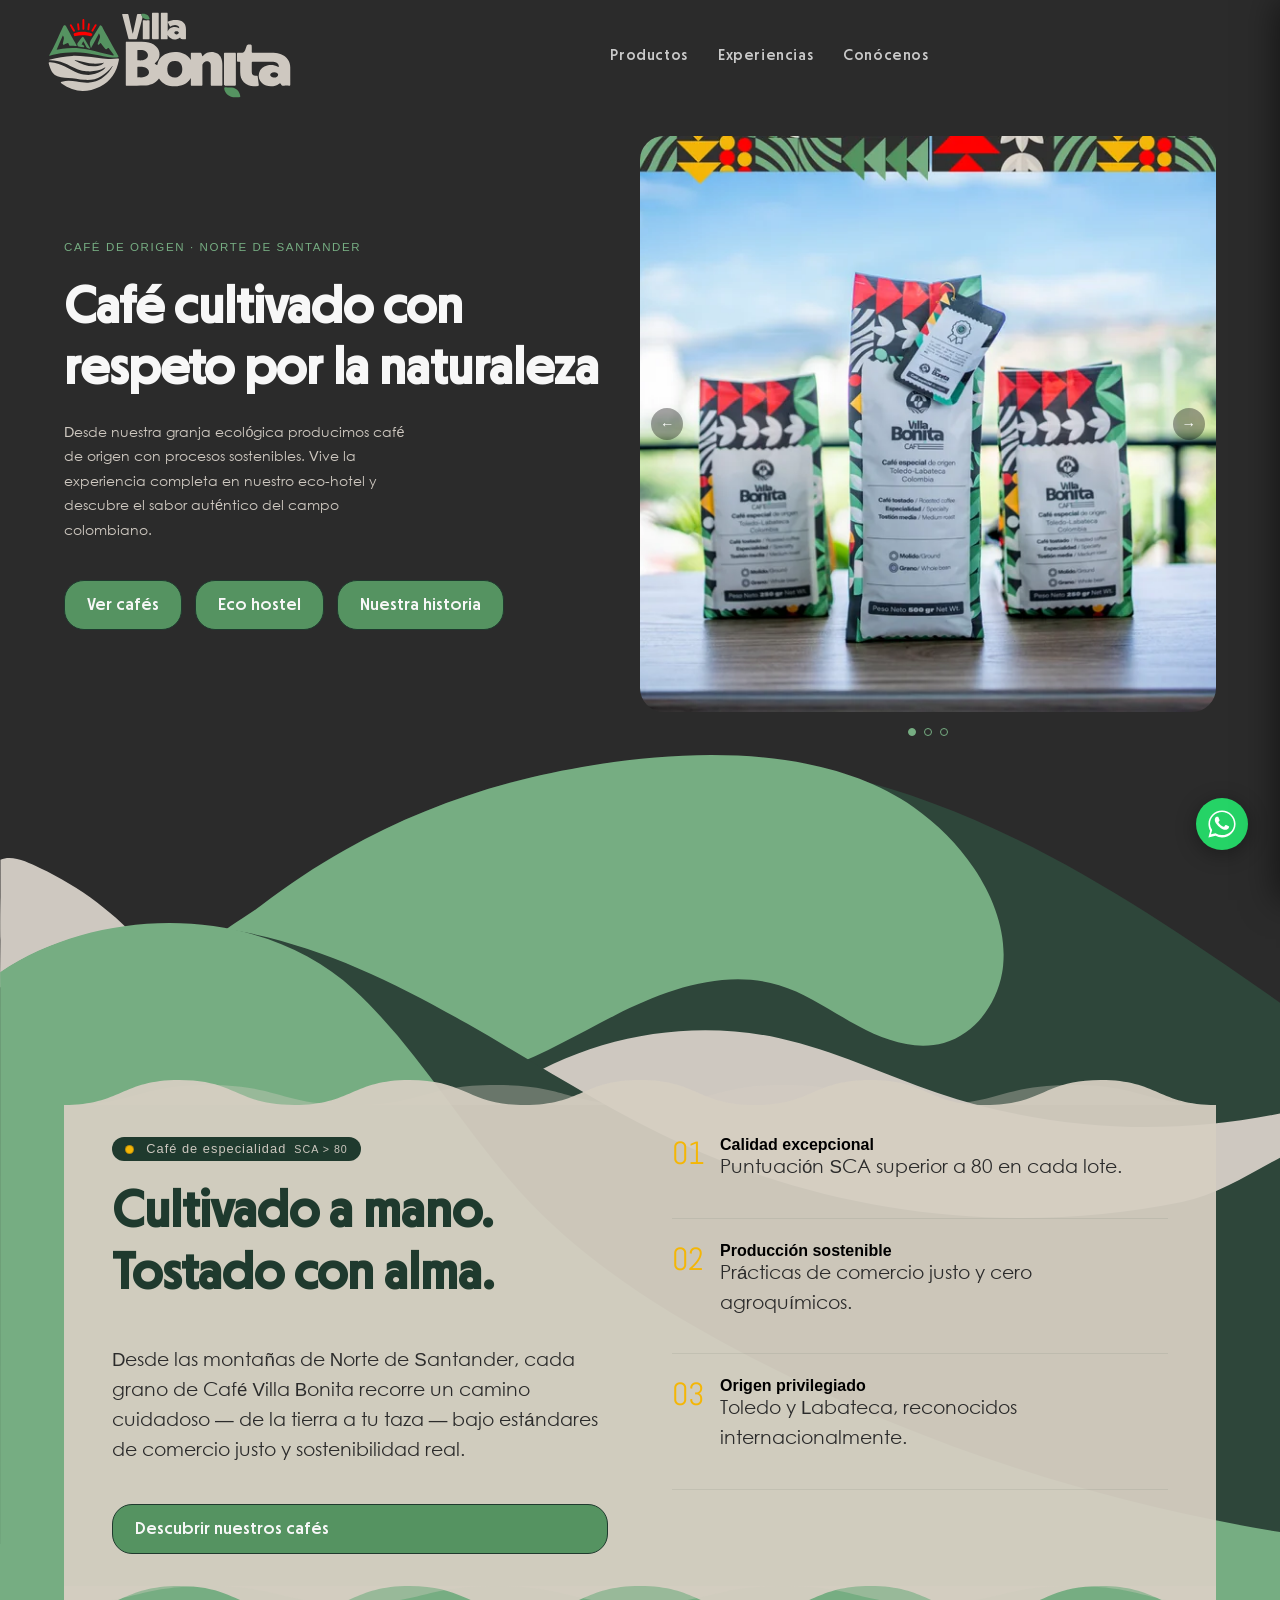
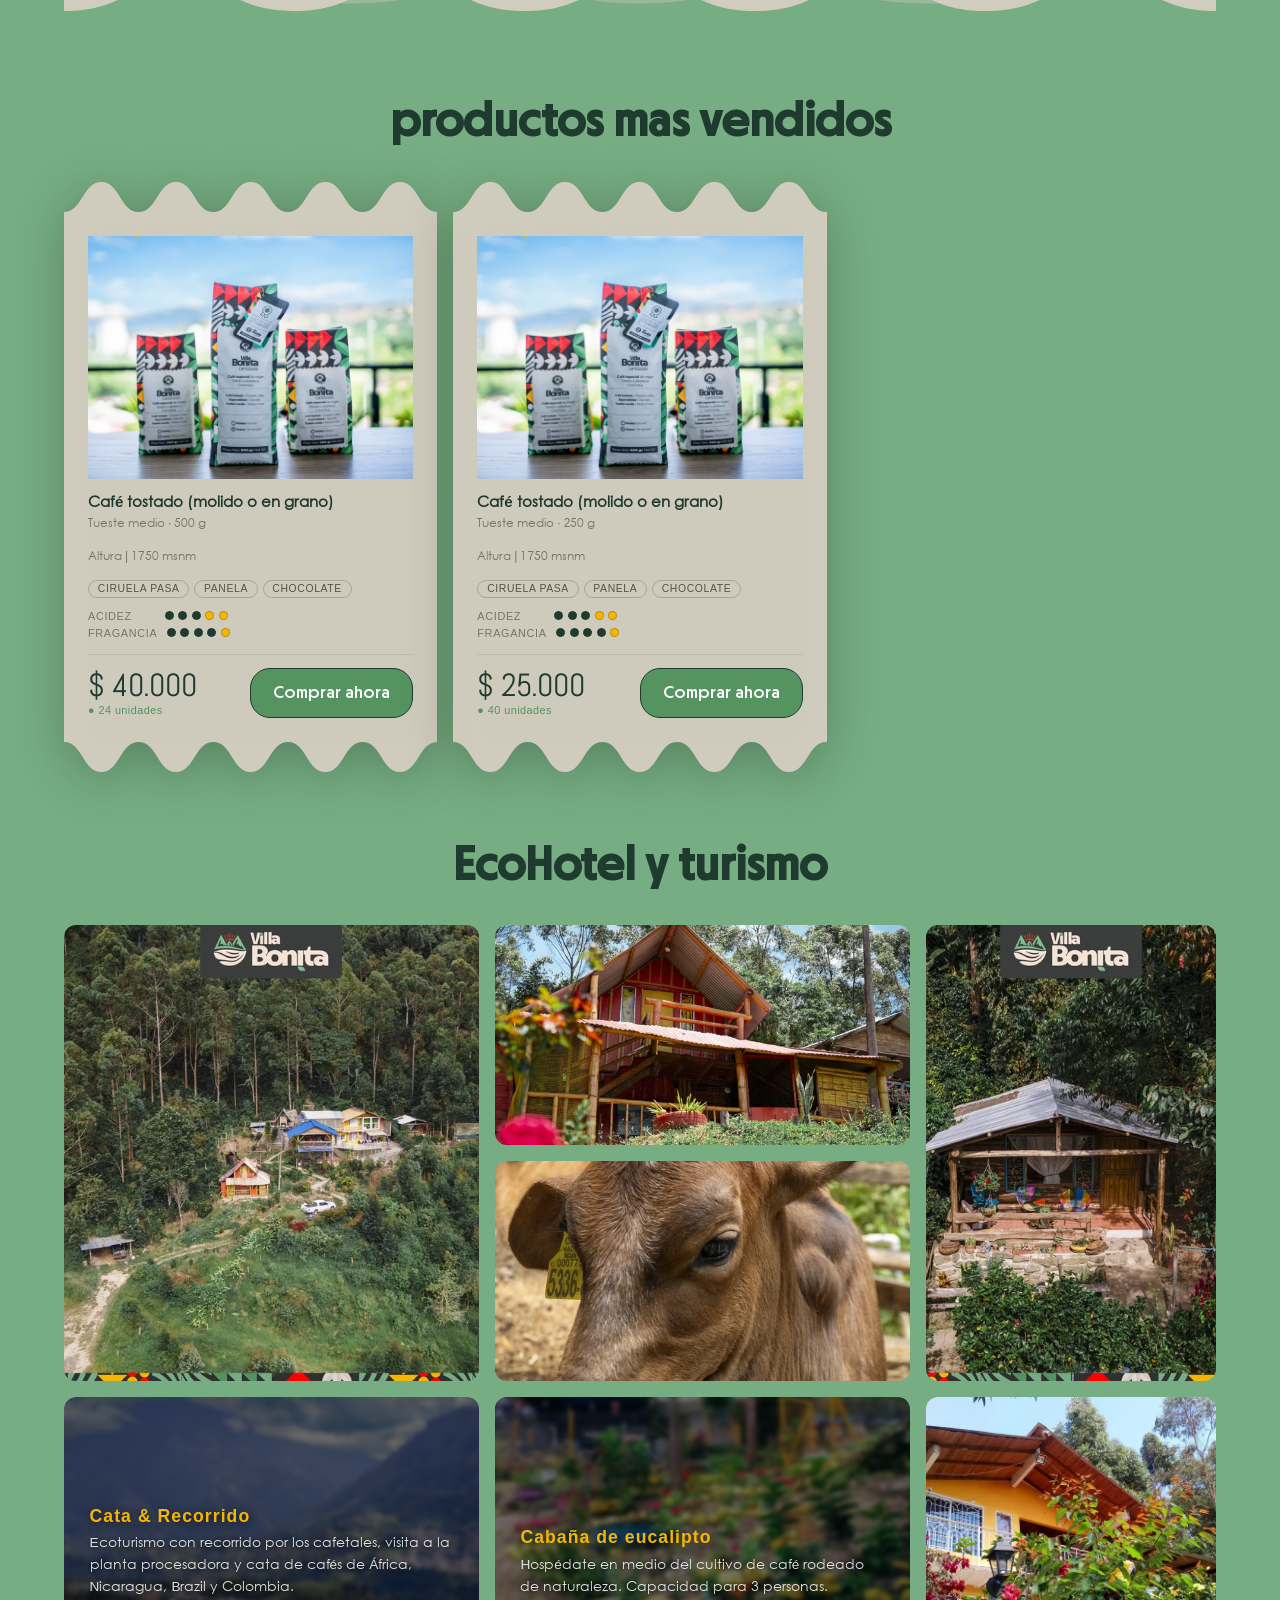
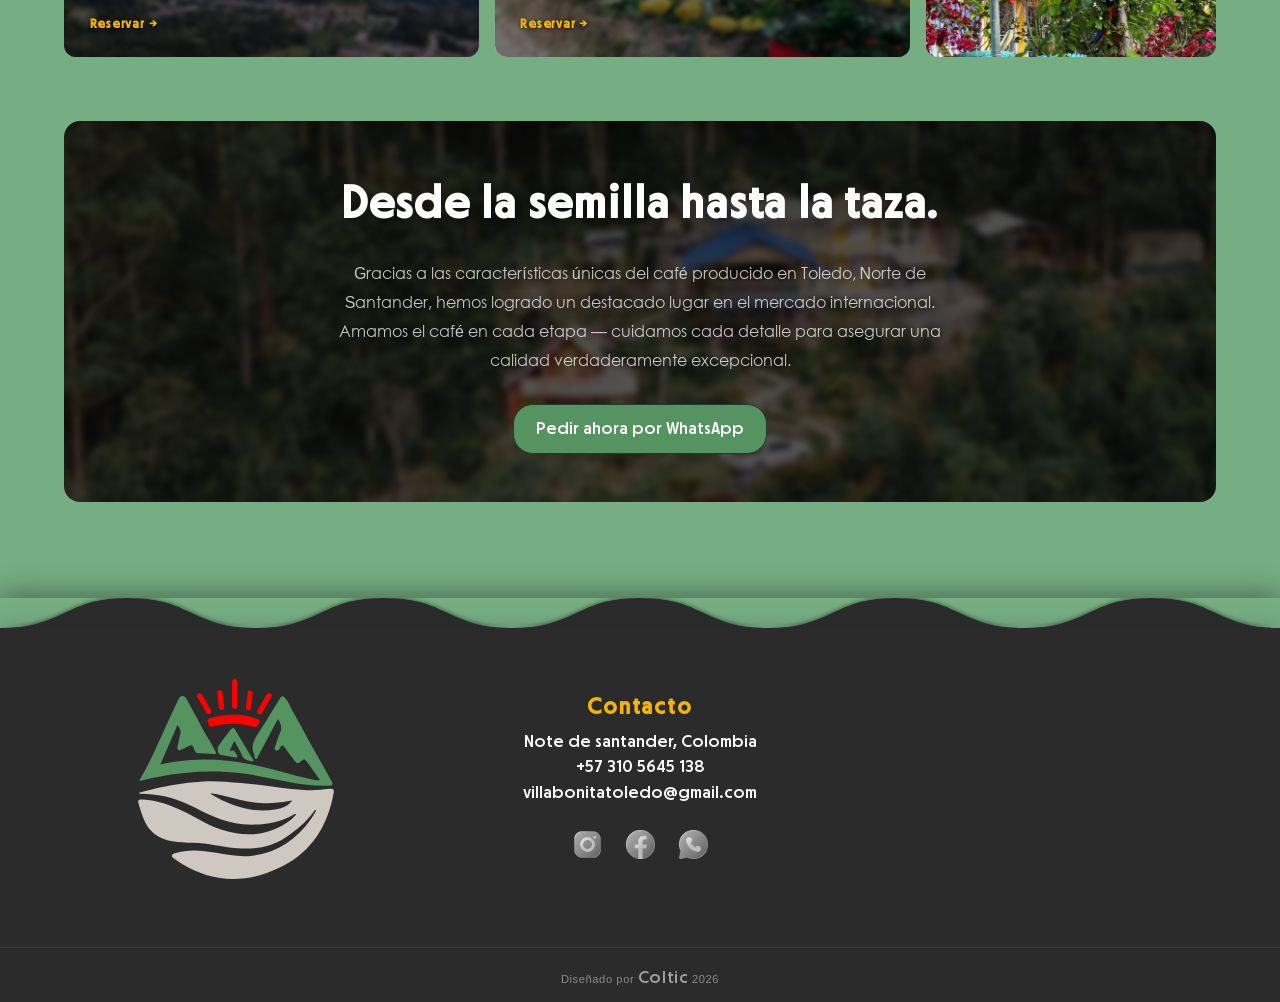
==== commit 4f719e53: "v2" ====
--- a/index.html
+++ b/index.html
@@ -2,62 +2,90 @@
 <html lang="es" dir="ltr">
 <head>
   <meta charset="utf-8">
+
+<link rel="preload" href="./static/fonts/niveau.woff2" as="font" type="font/woff2" crossorigin>
+<link rel="preload" href="./static/fonts/CentGothWGL.woff2" as="font" type="font/woff2" crossorigin>
+
+
+<link rel="preload" href="./static/images/cafes.webp" as="image">
 <meta name="viewport" content="width=device-width, initial-scale=1.0">
-<meta name="generator" content="Hugo 0.157.0">
+<meta name="generator" content="Hugo 0.163.0">
 
 <title>
 
-  Cafe villa bonita
+  Café Villa Bonita — Café de especialidad, Toledo, Norte de Santander
 
 </title>
 
 
-<meta name="description" content="Café especial, ambiente acogedor y productos artesanales para disfrutar en cualquier momento del día.">
-<meta name="robots" content="index,follow">
-<link rel="canonical" href="https://cafevillabonita.com/">
+<meta name="description" content="Café de especialidad de origen en Toledo, Norte de Santander. Cultivado a mano, tostado con alma. Compra online o vive la experiencia en nuestro eco-hotel.">
+<meta name="keywords"    content="café de especialidad Colombia, café Toledo Norte de Santander, café de origen colombiano, ecohotel café, café artesanal, comprar café colombiano">
+<meta name="robots"      content="index, follow">
+<meta name="author"      content="Café Villa Bonita">
+<link rel="canonical"    href="https://cafevillabonita.com/">
+
+
+<meta name="geo.region"    content="CO-NSA">
+<meta name="geo.placename" content="Toledo, Norte de Santander, Colombia">
+<meta name="geo.position"  content="7.3016;-72.4616">
+<meta name="ICBM"          content="7.3016, -72.4616">
 
 
 <meta name="theme-color" content="#1F3A2E">
 
 
-<link rel="icon" type="image/png" sizes="32x32" href="./static/images/favicon-32.png">
-<link rel="icon" type="image/png" sizes="16x16" href="./static/images/favicon-16.png">
-<link rel="apple-touch-icon" href="./static/images/apple-touch-icon.png">
-
-
-<meta property="og:title" content="Cafe villa bonita">
-<meta property="og:description" content="Café especial, ambiente acogedor y productos artesanales para disfrutar en cualquier momento del día.">
-<meta property="og:type" content="website">
-<meta property="og:url" content="https://cafevillabonita.com/">
-<meta property="og:image" content="https://cafevillabonita.com/static/images/og-default.jpg">
-
-
-<meta name="twitter:card" content="summary_large_image">
-<meta name="twitter:title" content="Cafe villa bonita">
-<meta name="twitter:description" content="Café especial, ambiente acogedor y productos artesanales para disfrutar en cualquier momento del día.">
-<meta name="twitter:image" content="https://cafevillabonita.com/static/images/og-default.jpg">
+<link rel="icon" type="image/png" sizes="32x32" href="./static/favicon/favicon-32.png">
+<link rel="icon" type="image/png" sizes="16x16" href="./static/favicon/favicon-16.png">
+<link rel="apple-touch-icon" href="./static/favicon/apple-touch-icon.webp">
+
+
+<meta property="og:type"        content="website">
+<meta property="og:title"       content="Café Villa Bonita">
+<meta property="og:description" content="Café de especialidad de origen en Toledo, Norte de Santander. Cultivado a mano, tostado con alma. Compra online o vive la experiencia en nuestro eco-hotel.">
+<meta property="og:url"         content="https://cafevillabonita.com/">
+<meta property="og:image"       content="https://cafevillabonita.com/static/images/og-default.jpg">
+<meta property="og:locale"      content="es_CO">
+<meta property="og:site_name"   content="Café Villa Bonita">
+
+
+<meta name="twitter:card"        content="summary_large_image">
+<meta name="twitter:title"       content="Café Villa Bonita">
+<meta name="twitter:description" content="Café de especialidad de origen en Toledo, Norte de Santander. Cultivado a mano, tostado con alma. Compra online o vive la experiencia en nuestro eco-hotel.">
+<meta name="twitter:image"       content="https://cafevillabonita.com/static/images/og-default.jpg">
 
 
 <script type="application/ld+json">
 {
   "@context": "https://schema.org",
-  "@type": "CafeOrCoffeeShop",
-  "name": "Cafe villa bonita",
+  "@type": ["CafeOrCoffeeShop", "LocalBusiness"],
+  "name": "Café Villa Bonita",
   "url": "https:\/\/cafevillabonita.com\/",
+  "logo": "https:\/\/cafevillabonita.com\/static\/images\/logo.svg",
   "image": "https:\/\/cafevillabonita.com\/static\/images\/og-default.jpg",
-  "telephone": "+573105645138",
+  "description": "Café de especialidad de origen en Toledo, Norte de Santander. Cultivado a mano, tostado con alma. Compra online o vive la experiencia en nuestro eco-hotel.",
+  "telephone": "\u002b573105645138",
   "priceRange": "$$",
-  "servesCuisine": "Coffee",
+  "servesCuisine": "Café de especialidad",
+  "openingHours": "Mo-Sa 08:00-18:00",
   "address": {
     "@type": "PostalAddress",
-    "addressLocality": "Cucuta",
+    "addressLocality": "Toledo",
     "addressRegion": "Norte de Santander",
     "addressCountry": "CO"
   },
+  "geo": {
+    "@type": "GeoCoordinates",
+    "latitude": 7.3016,
+    "longitude": -72.4616
+  },
   "areaServed": [
-    "Cucuta",
-    "Norte de Santander",
-    "Colombia"
+    { "@type": "City",  "name": "Toledo" },
+    { "@type": "State", "name": "Norte de Santander" },
+    { "@type": "Country", "name": "Colombia" }
+  ],
+  "sameAs": [
+    "https:\/\/www.instagram.com\/granja_villabonita\/",
+    "https:\/\/web.facebook.com\/cafeVillabonita\/"
   ]
 }
 </script>
@@ -77,13 +105,13 @@
   <link rel="stylesheet" href="./css/card.min.d6b584b9b9c04e47d03b76b246a98bdae28131eff5845961ef75f1557c51cffa.css" integrity="sha256-1rWEubnATkfQO3ayRqmL2uKBMe/1hFlh73XxVXxRz/o=">
 
   
-  <link rel="stylesheet" href="./css/footer.min.8803149e581cc47db1b1b2acdd8622eb58442ef3a30577e23818d7030b1f3c21.css" integrity="sha256-iAMUnlgcxH2xsbKs3YYi61hELvOjBXfiOBjXAwsfPCE=">
+  <link rel="stylesheet" href="./css/footer.min.906391706ce93cd4e720c618a661569cdaa478475c61340ffe6eda212d2fe94d.css" integrity="sha256-kGORcGzpPNTnIMYYpmFWnNqkeEdcYTQP/m7aIS0v6U0=">
 
   
   <link rel="stylesheet" href="./css/header.min.76fa149b9b3a6375299b50a03fbbb56c1b076fc9094013f809448774cabc92ca.css" integrity="sha256-dvoUm5s6Y3Upm1CgP7u1bBsHb8kJQBP4CUSHdMq8kso=">
 
   
-  <link rel="stylesheet" href="./css/home.min.0d981e11b7a90936c581f963ebe238af52ac992366ea3aa07b445f94643ab342.css" integrity="sha256-DZgeEbepCTbFgflj6&#43;I4r1KsmSNm6jqge0RflGQ6s0I=">
+  <link rel="stylesheet" href="./css/home.min.aaa405687995efbb6916f3501a01dbe8e4a07f8aebcb036dbd70e1a4f4a362ba.css" integrity="sha256-qqQFaHmV77tpFvNQGgHb6OSgf4rrywNtvXDhpPSjYro=">
 
   
   <link rel="stylesheet" href="./css/nosotros.min.40eb03f7939fa5b7edeab7a87f39a2e6185ba25d52245701ea2e74d8fcb923e8.css" integrity="sha256-QOsD95Ofpbft6reofzmi5hhbol1SJFcB6i502Py5I&#43;g=">
@@ -94,17 +122,20 @@
   
   <link rel="stylesheet" href="./css/root.min.d21fa82b6e6858e2c30b446e4b81944c9ce66790e1b120f0b5f7b65f4b5e7a98.css" integrity="sha256-0h&#43;oK25oWOLDC0RuS4GUTJzmZ5DhsSDwtfe2X0teepg=">
 
-
-
-
-  
-  <script src="./js/banner.min.9e2eaf1ab714903c343801140e72af5b3b07ce07e80082640d0bd305f63f912d.js" integrity="sha256-ni6vGrcUkDw0OAEUDnKvWzsHzgfoAIJkDQvTBfY/kS0=" defer></script>
+  
+  <link rel="stylesheet" href="./css/whatsapp-float.min.8521f24311cf33814926d7bed8f4a5bca4a9b67820bb1c57dd7717ab11493f27.css" integrity="sha256-hSHyQxHPM4FJJte&#43;2PSlvKSptngguxxX3XcXqxFJPyc=">
+
+
+
+
+  
+  <script src="./js/banner.min.6a652b610ddb3454fb241939c4e514601fd6c117266f40dca413f36205f9b423.js" integrity="sha256-amUrYQ3bNFT7JBk5xOUUYB/WwRcmb0DcpBPzYgX5tCM=" defer></script>
 
   
   <script src="./js/header.min.4afda7f44153129c2d91d35d87b248793e9e0d000b89fb94a30e86420f507248.js" integrity="sha256-Sv2n9EFTEpwtkdNdh7JIeT6eDQALifuUow6GQg9Qckg=" defer></script>
 
   
-  <script src="./js/home.min.dd20b974a887bbfc6c14af3d4c9d865d4722e168c89e0148416336201d9dabe5.js" integrity="sha256-3SC5dKiHu/xsFK89TJ2GXUci4WjIngFIQWM2IB2dq&#43;U=" defer></script>
+  <script src="./js/home.min.8e2a29675c276ba2102e108d6114a845d490e4ecd2ea2f1e277e138c7b357ca5.js" integrity="sha256-jiopZ1wna6IQLhCNYRSoRdSQ5OzS6i8eJ34TjHs1fKU=" defer></script>
 
 </head>
 <body>
@@ -124,9 +155,6 @@
   </nav>
 
   <div class="header-actions">
-    <a class="button-1" href="https://api.whatsapp.com/send?phone=3105645138&text=Buen%20día,%20vengo%20del%20sitio%20web%20y%20me%20gustaría%20recibir%20información%20sobre%20sus%20cafés%20disponibles.%20☕" target="_blank">
-      Contáctanos
-    </a>
     <div class="hamburger-menu" id="hamburger-btn">
       <img src="./static/images/hamburger-menu.svg" alt="menu hamburguesa">
     </div>
@@ -145,8 +173,6 @@
     </ul>
   </nav>
 </div>
-
-
   </header>
   <main>
     
@@ -163,9 +189,9 @@
       descubre el sabor auténtico del campo colombiano.
     </p>
     <div class="banner-actions">
-      <a href="#" class="button-1">Ver cafés</a>
-      <a href="#" class="button-1">Eco hostel</a>
-      <a href="#" class="button-1">Nuestra historia</a>
+      <a href="#productos" class="button-1">Ver cafés</a>
+      <a href="#experiencias" class="button-1">Eco hostel</a>
+      <a href="./nosotros" class="button-1">Nuestra historia</a>
     </div>
   </div>
 
@@ -173,7 +199,7 @@
     <div class="kit-image">
       <div class="kit-frame">
         <button class="kit-prev">&#8592;</button>
-        <img src="static/images/cafes.webp" alt="Café artesanal">
+        <img src="static/images/cafes.webp" alt="Café artesanal Villa Bonita" fetchpriority="high">
         <button class="kit-next">&#8594;</button>
       </div>
       <div class="dots-image"></div>
@@ -181,11 +207,9 @@
   </div>
 
 </div>
-
 
   <div class="reference">
     <img src="static/images/main2.svg" alt="">
-
     <div class="generic-container">
       <div class="feature" id="reference-displacement-1">
 
@@ -260,18 +284,14 @@
 
 </div>
     </div>
-
   </div>
 </section>
 
-
 <section class="section-two">
 
   <div class="green-container" id="reference-displacement-2">
     <div id="productos">
-
       <h2>productos mas vendidos</h2>
-
       <div class="gridx3">
               <div class="card">
         <svg class="wave" xmlns="http://www.w3.org/2000/svg" viewBox="0 0 200 12" preserveAspectRatio="none">
@@ -352,21 +372,16 @@
 
 
       </div>
-
-    </div>
-
-
-    
+    </div>
 
     <div id="experiencias">
-
       <h2>EcoHotel y turismo</h2>
 
       <div class="mosaic">
 
-        <img src="static/images/hotel1.webp" class="m1" alt="Cafetales Villa Bonita">
-        <img src="static/images/hotel2.webp" class="m2" alt="Cabaña de eucalipto">
-        <img src="static/images/hotel3.webp" class="m3" alt="Planta procesadora">
+        <img src="static/images/hotel1.webp" class="m1" alt="Cafetales Villa Bonita" loading="lazy">
+        <img src="static/images/hotel2.webp" class="m2" alt="Cabaña de eucalipto" loading="lazy">
+        <img src="static/images/hotel3.webp" class="m3" alt="Planta procesadora" loading="lazy">
 
         <div class="mosaic-text">
 
@@ -375,6 +390,7 @@
             <div class="exp-content">
               <strong>Cata & Recorrido</strong>
               <p>Ecoturismo con recorrido por los cafetales, visita a la planta procesadora y cata de cafés de África, Nicaragua, Brazil y Colombia.</p>
+              <a href="https://api.whatsapp.com/send?phone=573105645138&text=Hola,%20me%20gustaría%20reservar%20una%20Cata%20y%20Recorrido%20en%20Villa%20Bonita.%20☕" target="_blank" rel="noopener" class="exp-cta">Reservar →</a>
             </div>
           </div>
 
@@ -383,26 +399,26 @@
             <div class="exp-content">
               <strong>Cabaña de eucalipto</strong>
               <p>Hospédate en medio del cultivo de café rodeado de naturaleza. Capacidad para 3 personas.</p>
-            </div>
-          </div>
-
-        </div>
-
-        <img src="static/images/hotel4.webp" class="m4" alt="">
-        <img src="static/images/hotel5.webp" class="m5" alt="">
-        <img src="static/images/hotel6.webp" class="m6" alt="">
-        <img src="static/images/hotel7.webp" class="m7" alt="">
-
-      </div>
-
-    </div>
-
-    
+              <a href="https://api.whatsapp.com/send?phone=573105645138&text=Hola,%20me%20gustaría%20reservar%20la%20Cabaña%20de%20eucalipto%20en%20Villa%20Bonita.%20🌿" target="_blank" rel="noopener" class="exp-cta">Reservar →</a>
+            </div>
+          </div>
+
+        </div>
+
+        <img src="static/images/hotel4.webp" class="m4" alt="" loading="lazy">
+        <img src="static/images/hotel5.webp" class="m5" alt="" loading="lazy">
+        <img src="static/images/hotel6.webp" class="m6" alt="" loading="lazy">
+        <img src="static/images/hotel7.webp" class="m7" alt="" loading="lazy">
+
+      </div>
+    </div>
+
     <div class="closing-statement">
       <div class="closing-bg" style="background-image:url('static/images/hotel1.webp')"></div>
       <div class="closing-inner">
         <p class="closing-big">Desde la semilla hasta la taza.</p>
         <p class="closing-sub">Gracias a las características únicas del café producido en Toledo, Norte de Santander, hemos logrado un destacado lugar en el mercado internacional. Amamos el café en cada etapa — cuidamos cada detalle para asegurar una calidad verdaderamente excepcional.</p>
+        <a href="https://api.whatsapp.com/send?phone=573105645138&text=Buen%20día,%20vengo%20del%20sitio%20web%20y%20me%20gustaría%20hacer%20un%20pedido.%20☕" target="_blank" rel="noopener" class="button-1 btn-closing">Pedir ahora por WhatsApp</a>
       </div>
     </div>
 
@@ -473,5 +489,17 @@
 </div>
 
   </footer>
+  <a class="whatsapp-float"
+   href="https://api.whatsapp.com/send?phone=573105645138&text=Buen%20día,%20vengo%20del%20sitio%20web%20y%20me%20gustaría%20recibir%20información%20sobre%20sus%20cafés%20disponibles.%20☕"
+   target="_blank"
+   rel="noopener noreferrer"
+   aria-label="Habla con un asesor por WhatsApp">
+  <span class="whatsapp-float__icon">
+    <svg xmlns="http://www.w3.org/2000/svg" viewBox="0 0 32 32" fill="white" width="28" height="28">
+      <path d="M16 .5C7.44.5.5 7.44.5 16c0 2.76.72 5.36 1.98 7.62L.5 31.5l8.1-2.12A15.44 15.44 0 0016 31.5C24.56 31.5 31.5 24.56 31.5 16S24.56.5 16 .5zm0 28.2a13.6 13.6 0 01-6.93-1.9l-.5-.3-5.16 1.35 1.38-5.02-.33-.52A13.6 13.6 0 012.3 16C2.3 8.44 8.44 2.3 16 2.3S29.7 8.44 29.7 16 23.56 28.7 16 28.7zm7.47-10.18c-.41-.2-2.42-1.19-2.8-1.33-.37-.13-.64-.2-.91.21-.27.4-1.05 1.33-1.28 1.6-.24.28-.47.31-.88.1-.41-.2-1.73-.64-3.3-2.04-1.22-1.09-2.04-2.44-2.28-2.85-.24-.41-.03-.63.18-.84.18-.18.41-.47.61-.7.2-.24.27-.4.4-.68.14-.27.07-.51-.03-.7-.1-.2-.91-2.2-1.25-3.01-.33-.8-.66-.69-.91-.7h-.78c-.27 0-.7.1-1.07.51-.37.4-1.4 1.37-1.4 3.33s1.43 3.87 1.63 4.14c.2.27 2.82 4.3 6.83 6.03.96.41 1.7.66 2.28.84.96.3 1.83.26 2.52.16.77-.12 2.42-.99 2.76-1.94.34-.96.34-1.78.24-1.95-.1-.17-.37-.27-.78-.47z"/>
+    </svg>
+  </span>
+  <span class="whatsapp-float__label">Habla con un asesor</span>
+</a>
 </body>
-</html>
+</html>
--- a/css/footer.min.906391706ce93cd4e720c618a661569cdaa478475c61340ffe6eda212d2fe94d.css
+++ b/css/footer.min.906391706ce93cd4e720c618a661569cdaa478475c61340ffe6eda212d2fe94d.css
@@ -0,0 +1 @@
+.footer-wrapper{display:flex;flex-direction:column;width:100%;box-shadow:0 -6px 24px rgba(0,0,0,.35)}.wave{display:block;width:100%;height:30px;position:relative;z-index:2}footer{display:flex;flex-direction:column;align-items:center;background-color:var(--brand-green-light);padding-top:3rem}.footer{background-color:var(--bg-secondary);width:100%;display:flex;flex-direction:column;align-items:center;box-shadow:0 10px 28px rgba(0,0,0,.4)}.footer-container{display:grid;grid-template-columns:1fr 1fr 1fr;max-width:1200px;width:100%;padding:3rem 1.5rem;gap:60px}.footer-brand{display:flex;flex-direction:column;justify-content:center;align-items:center}.footer-brand img{width:200px}.footer-contact{display:flex;flex-direction:column;text-align:center;align-items:center;justify-content:center}.more-info h3{color:var(--accent-yellow);font-size:1.4rem;font-weight:600;letter-spacing:.08em;font-family:niveau;margin-bottom:14px}.contact-list{display:flex;flex-direction:column;gap:8px}.social-network{display:flex;gap:18px;margin-top:25px}.social-network img{width:35px;transition:transform .3s}.social-network a:hover img{transform:translateY(-3px)}.footer-maps iframe{width:100%;height:220px;border:none;border-radius:10px;filter:grayscale(30%)contrast(1.05)}.footer-credits{text-align:center;font-size:.7rem;letter-spacing:.05em;color:rgba(255,255,255,.45);padding:1rem 0 .6rem;width:100%;border-top:1px solid rgba(255,255,255,7%)}.footer-credits a{color:rgba(255,255,255,.55);text-decoration:none;transition:.25s}.footer-credits a:hover{color:#fff}@media(max-width:820px){.footer-container{grid-template-columns:1fr}.footer-brand{order:1}.footer-maps{order:2}.footer-contact{order:3}}
--- a/css/home.min.aaa405687995efbb6916f3501a01dbe8e4a07f8aebcb036dbd70e1a4f4a362ba.css
+++ b/css/home.min.aaa405687995efbb6916f3501a01dbe8e4a07f8aebcb036dbd70e1a4f4a362ba.css
@@ -0,0 +1 @@
+.green-container h2{text-align:center;color:var(--bg-main);font-size:3rem;font-weight:700;margin-bottom:2rem}.gridx3{display:grid;grid-template-columns:repeat(3,1fr);gap:1rem;align-items:stretch}.section-two{background-color:var(--brand-green-light);display:flex;flex-direction:column;align-items:center}.green-container{max-width:1200px;width:100%;padding:1rem 1.5rem;display:flex;flex-direction:column;gap:4rem}.section-one{padding-top:120px;background:var(--bg-secondary);display:flex;align-items:center;flex-direction:column}.reference{width:100%;display:flex;flex-direction:column;align-items:center;position:relative}.generic-container{position:absolute;width:100%;padding:1rem 1.5rem;max-width:1200px;top:clamp(4rem,24vw,20rem)}.generic-container-nosotros{position:absolute;width:100%;padding:1rem 1.5rem;max-width:1200px;top:clamp(4rem,24vw,12rem)}.mosaic{display:grid;grid-template-columns:2fr 2fr 1.4fr;grid-template-rows:220px 220px 260px;gap:1rem;margin-top:2rem}.mosaic img{width:100%;height:100%;object-fit:cover;border-radius:12px;transition:transform .4s ease,filter .4s ease}.mosaic img:hover{transform:scale(1.05);filter:brightness(1.05)}.m1{grid-column:1/2;grid-row:1/3}.m2{grid-column:2/3;grid-row:1/2}.m3{grid-column:3/4;grid-row:1/3}.m4{grid-column:2/3;grid-row:2/3}.m5{grid-column:1/2;grid-row:3/4}.m6{grid-column:2/3;grid-row:3/4}.m7{grid-column:3/4;grid-row:3/4}.mosaic-text{grid-column:1/3;grid-row:3/4;display:grid;grid-template-columns:1fr 1fr;gap:1rem;border-radius:12px;overflow:hidden}.mosaic-exp{position:relative;border-radius:12px;overflow:hidden;cursor:default}.exp-bg{position:absolute;inset:0;background-size:cover;background-position:50%;filter:blur(2px)brightness(.45);transform:scale(1.08);transition:filter .5s ease,transform .5s ease}.mosaic-exp:hover .exp-bg{filter:blur(0)brightness(.35);transform:scale(1.12)}.exp-content{position:relative;z-index:2;padding:1.4rem 1.6rem;height:100%;display:flex;flex-direction:column;justify-content:flex-end}.exp-content strong{display:block;color:var(--accent-yellow);font-size:1.1rem;letter-spacing:.06em;margin-bottom:.5rem;text-shadow:0 2px 8px rgba(0,0,0,.6)}.exp-content p{font-size:.85rem;color:rgba(255,255,255,.85);line-height:1.6;margin:0 0 1rem;text-shadow:0 1px 4px rgba(0,0,0,.7)}.exp-cta{display:inline-block;font-size:.8rem;font-weight:600;letter-spacing:.06em;color:var(--accent-yellow);text-shadow:0 1px 4px rgba(0,0,0,.7);transition:letter-spacing .2s,color .2s;margin-bottom:0}.exp-cta:hover{letter-spacing:.1em;color:#fff}.closing-statement{position:relative;border-radius:16px;overflow:hidden;min-height:320px;display:flex;align-items:center;justify-content:center;margin-bottom:2rem}.closing-bg{position:absolute;inset:0;background-size:cover;background-position:50%;filter:blur(3px)brightness(.35);transform:scale(1.05)}.closing-inner{position:relative;z-index:2;text-align:center;max-width:720px;padding:3rem 2rem;display:flex;flex-direction:column;align-items:center}.closing-big{font-size:clamp(1.8rem,4vw,2.8rem);font-weight:800;color:#fff;letter-spacing:.04em;margin:0 0 1.2rem;text-shadow:0 4px 20px rgba(0,0,0,.6);font-family:niveau,sans-serif}.closing-sub{font-size:1rem;color:rgba(255,255,255,.75);line-height:1.8;margin:0 0 1.8rem;text-shadow:0 2px 8px rgba(0,0,0,.5)}.btn-closing{background:rgba(255,255,255,.12);border:1px solid rgba(255,255,255,.35);backdrop-filter:blur(4px)}.btn-closing:hover{background:var(--brand-green);border-color:var(--brand-green)}@media(max-width:890px){.gridx3{grid-template-columns:1fr 1fr}.mosaic{grid-template-columns:1fr 1fr;grid-template-rows:200px 200px 200px auto 200px}.m1{grid-column:1/3;grid-row:1/2}.m2{grid-column:1/2;grid-row:2/3}.m3{grid-column:2/3;grid-row:2/3}.m4{grid-column:1/3;grid-row:3/4}.mosaic-text{grid-column:1/3;grid-row:4/5;grid-template-columns:1fr 1fr;min-height:220px}.m5{grid-column:1/2;grid-row:5/6}.m6{grid-column:2/3;grid-row:5/6}.m7{display:none}}@media(max-width:690px){.gridx3{grid-template-columns:1fr}.mosaic{grid-template-columns:1fr;grid-template-rows:auto}.mosaic img{grid-column:auto!important;grid-row:auto!important;height:200px}.mosaic-text{grid-column:auto!important;grid-row:auto!important;grid-template-columns:1fr;min-height:400px}.mosaic-exp{min-height:180px}.m7{display:none}}@media(max-width:520px){.section-one{padding-top:90px}}
--- a/css/whatsapp-float.min.8521f24311cf33814926d7bed8f4a5bca4a9b67820bb1c57dd7717ab11493f27.css
+++ b/css/whatsapp-float.min.8521f24311cf33814926d7bed8f4a5bca4a9b67820bb1c57dd7717ab11493f27.css
@@ -0,0 +1 @@
+.whatsapp-float{position:fixed;bottom:2rem;right:2rem;z-index:999;display:flex;align-items:center;gap:.65rem;background:#25d366;border-radius:999px;padding:.75rem;box-shadow:0 4px 20px rgba(0,0,0,.35);cursor:pointer;overflow:hidden;max-width:52px;transition:max-width .4s ease,padding .4s ease,background .25s;animation:wa-pulse 1s ease-out 3}.whatsapp-float:hover{max-width:260px;padding:.75rem 1.2rem .75rem .75rem;background:#1ebe5d}.whatsapp-float__icon{display:flex;align-items:center;justify-content:center;flex-shrink:0;width:28px;height:28px}.whatsapp-float__label{white-space:nowrap;font-family:century gothic wgl,sans-serif;font-size:.85rem;font-weight:600;color:#fff;opacity:0;transition:opacity .25s .15s;pointer-events:none;margin-bottom:0}.whatsapp-float:hover .whatsapp-float__label{opacity:1}@keyframes wa-pulse{0%{box-shadow:0 0 rgba(37,211,102,.6)}60%{box-shadow:0 0 0 14px rgba(37,211,102,0)}100%{box-shadow:0 0 rgba(37,211,102,0)}}@media(max-width:520px){.whatsapp-float{bottom:1.2rem;right:1.2rem}}
